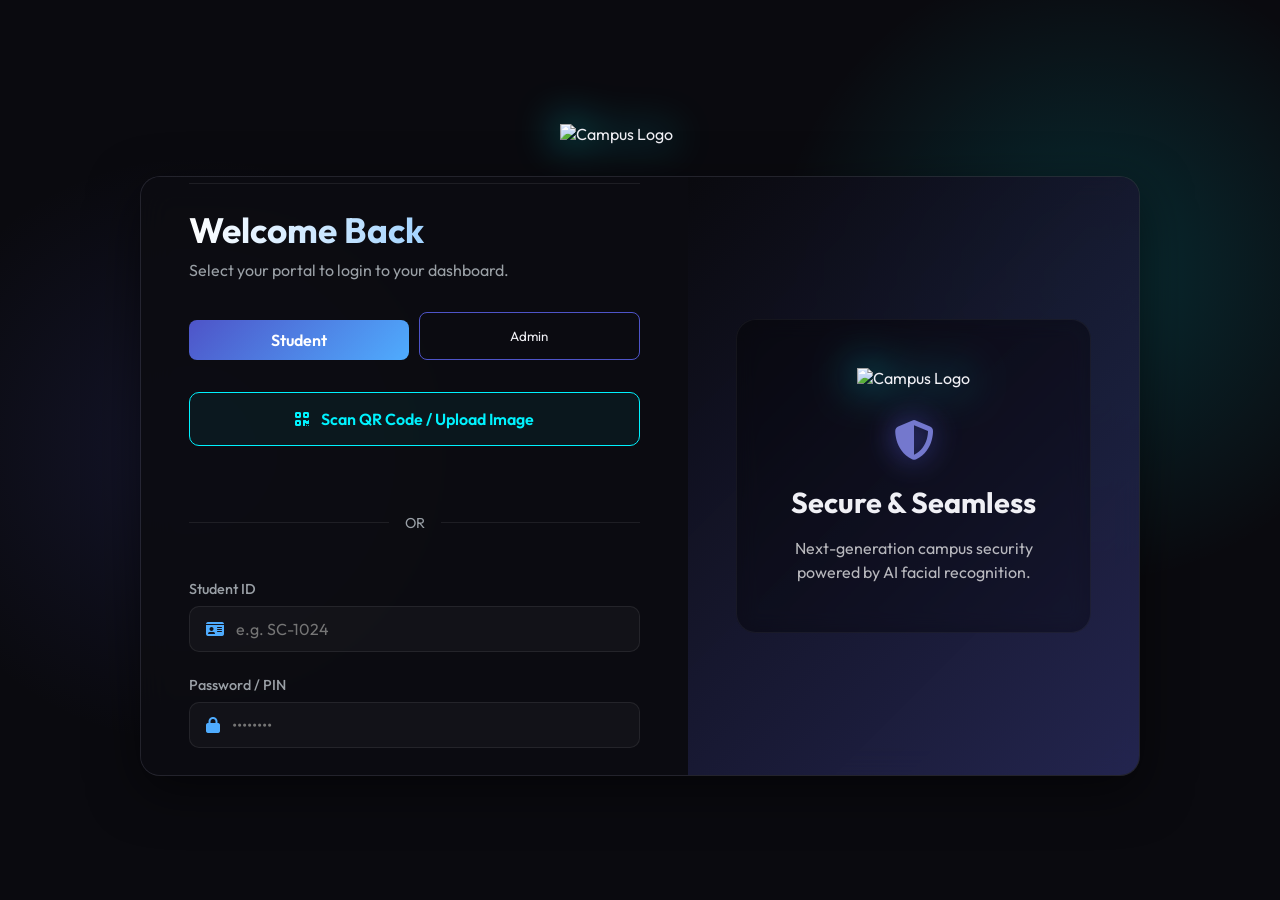
==== analytics.html @ 5154bf60 "Initial commit for Smart QR Portal" ====
<!DOCTYPE html>
<html lang="en">

<head>
    <meta charset="UTF-8">
    <meta name="viewport" content="width=device-width, initial-scale=1.0">
    <title>Analytics & Reports - SmartQR</title>
    <!-- Core styles -->
    <link rel="stylesheet" href="style.css">
    <!-- Page specific styles -->
    <link rel="stylesheet" href="analytics.css">
    <link href="https://fonts.googleapis.com/css2?family=Outfit:wght@300;400;500;600;700&display=swap" rel="stylesheet">
    <link rel="stylesheet" href="https://cdnjs.cloudflare.com/ajax/libs/font-awesome/6.4.0/css/all.min.css">
    <!-- Include Chart.js for data visualization -->
    <script src="https://cdn.jsdelivr.net/npm/chart.js"></script>
    <script src="auth.js"></script>
</head>

<body>
    <div class="app-container">
        <!-- Sidebar -->
        <aside class="sidebar glass-panel">
            <div class="logo">
                <div style="display: flex; align-items: center; gap: 0.75rem;">
                    <div class="logo-icon"><i class="fa-solid fa-expand"></i></div>
                    <h2>Smart<span>QR</span></h2>
                </div>
                <div id="sidebar-close" class="mobile-only"
                    style="cursor: pointer; font-size: 1.2rem; color: var(--text-muted);">
                    <i class="fa-solid fa-xmark"></i>
                </div>
            </div>
            <nav class="nav-menu">
                <a href="index.html" class="nav-item">
                    <i class="fa-solid fa-border-all"></i>
                    <span>Dashboard</span>
                </a>
                <a href="#" class="nav-item">
                    <i class="fa-solid fa-users"></i>
                    <span>Students</span>
                </a>
                <a href="attendance.html" class="nav-item admin-only">
                    <i class="fa-solid fa-calendar-check"></i>
                    <span>Attendance</span>
                </a>

                <a href="analytics.html" class="nav-item active admin-only">
                    <i class="fa-solid fa-chart-pie"></i>
                    <span>Analytics</span>
                </a>
            </nav>
            <div class="sidebar-footer">
                <a href="settings.html" class="nav-item">
                    <i class="fa-solid fa-gear"></i>
                    <span>Settings</span>
                </a>
                <a href="#" class="nav-item" id="logout-btn" style="color: var(--danger);">
                    <i class="fa-solid fa-right-from-bracket"></i>
                    <span>Logout</span>
                </a>
            </div>
        </aside>

        <!-- Main Content -->
        <main class="main-content">
            <header class="top-bar">
                <div style="display: flex; align-items: center; gap: 1rem;">
                    <div id="mobile-menu-toggle" class="mobile-only" style="font-size: 1.5rem; cursor: pointer;">
                        <i class="fa-solid fa-bars"></i>
                    </div>
                    <img src="https://d1lmq142maiv1z.cloudfront.net/Untitled_1_01_682429d2a3.svg" alt="Campus Logo" style="width: auto; height: 100px; filter: drop-shadow(0 0 15px var(--accent)) drop-shadow(0 0 30px var(--accent)); transition: filter 0.3s ease;">
                </div>
                <div class="user-profile">
                    <a href="settings.html" style="text-decoration: none; color: inherit;">
                        <div class="profile-avatar glass-panel">
                            <i class="fa-solid fa-user-shield"></i>
                            <span>Admin</span>
                        </div>
                    </a>
                    <div class="notifications glass-panel">
                        <i class="fa-regular fa-bell"></i>
                        <span class="badge">3</span>
                    </div>
                </div>
            </header>

            <div class="page-header">
                <div>
                    <h2><i class="fa-solid fa-chart-line text-glow"></i> Data Analytics</h2>
                    <p class="text-muted">QR identification metrics and campus traffic intelligence.</p>
                </div>
                <div class="header-actions">
                    <select class="glass-input date-range-select" id="dateFilter">
                        <option value="today">Today</option>
                        <option value="7days" selected>Last 7 Days</option>
                        <option value="30days">Last 30 Days</option>
                        <option value="semester">This Semester</option>
                    </select>
                    <button class="btn-primary" id="generateReportBtn"><i class="fa-solid fa-file-export"></i> Generate Report</button>
                </div>
            </div>

            <!-- Analytics Dashboard Grid -->
            <div class="analytics-grid">

                <!-- Main Traffic Chart -->
                <section class="chart-panel wide glass-panel">
                    <div class="panel-header">
                        <h3>Campus Gateway Traffic & Verifications</h3>
                        <div class="panel-actions">
                            <button class="btn-icon"><i class="fa-solid fa-ellipsis-vertical"></i></button>
                        </div>
                    </div>
                    <div class="chart-container main-chart">
                        <canvas id="trafficChart"></canvas>
                    </div>
                </section>

                <!-- Recognition Confidence -->
                <section class="chart-panel glass-panel">
                    <div class="panel-header">
                        <h3>AI Recognition Confidence</h3>
                    </div>
                    <div class="chart-container semi-circle">
                        <div class="confidence-score">
                            <h2>98.4<span>%</span></h2>
                            <p class="text-success"><i class="fa-solid fa-arrow-trend-up"></i> +0.6% this week</p>
                        </div>
                        <canvas id="confidenceChart"></canvas>
                    </div>
                </section>

                <!-- Department Breakdown -->
                <section class="chart-panel glass-panel">
                    <div class="panel-header">
                        <h3>Attendance by Department</h3>
                    </div>
                    <div class="chart-container doughnut-chart">
                        <canvas id="departmentChart"></canvas>
                    </div>
                </section>

                <!-- Heatmap/Processing Times -->
                <section class="chart-panel wide-half glass-panel">
                    <div class="panel-header">
                        <h3>Average Processing Time (ms)</h3>
                    </div>
                    <div class="chart-container bar-chart">
                        <canvas id="processingChart"></canvas>
                    </div>
                </section>

                <!-- System Metrics -->
                <section class="metrics-panel glass-panel">
                    <div class="panel-header">
                        <h3>System Health</h3>
                    </div>
                    <div class="metrics-list">
                        <div class="metric-item">
                            <div class="metric-info">
                                <span>Database Sync</span>
                                <strong>99.9% Uptime</strong>
                            </div>
                            <div class="progress-bar">
                                <div class="progress fill-success" style="width: 100%"></div>
                            </div>
                        </div>
                        <div class="metric-item">
                            <div class="metric-info">
                                <span>False Acceptance Rate (FAR)</span>
                                <strong>0.001%</strong>
                            </div>
                            <div class="progress-bar">
                                <div class="progress fill-warning" style="width: 5%"></div>
                            </div>
                        </div>
                        <div class="metric-item">
                            <div class="metric-info">
                                <span>False Rejection Rate (FRR)</span>
                                <strong>1.2%</strong>
                            </div>
                            <div class="progress-bar">
                                <div class="progress fill-danger" style="width: 12%"></div>
                            </div>
                        </div>
                        <div class="metric-item">
                            <div class="metric-info">
                                <span>Model Storage</span>
                                <strong id="model-storage-stat">Verifying Resources...</strong>
                            </div>
                            <div class="progress-bar">
                                <div class="progress fill-primary" style="width: 42%"></div>
                            </div>
                        </div>
                    </div>
                </section>

            </div>
        </main>
    </div>
    <!-- Firebase SDK (Compat Version) -->
    <script src="https://www.gstatic.com/firebasejs/10.7.1/firebase-app-compat.js"></script>
    <script src="https://www.gstatic.com/firebasejs/10.7.1/firebase-firestore-compat.js"></script>
    <script src="firebase-config.js"></script>

    <script src="mobile-nav.js"></script>
    <script src="notifications.js"></script>
    <script src="global-search.js"></script>
    <script src="analytics.js"></script>
</body>

</html>
---- style.css ----
:root {
    --bg-dark: #0a0a0f;
    --panel-bg: rgba(22, 22, 35, 0.6);
    --panel-border: rgba(255, 255, 255, 0.08);
    --primary: #4e54c8;
    --primary-light: #8f94fb;
    --accent: #00f2fe;
    --accent-dark: #4facfe;
    --text-main: #f0f0f5;
    --text-muted: #9aa0a6;
    --success: #00e676;
    --danger: #ff1744;
    --warning: #ffb300;
}

* {
    margin: 0;
    padding: 0;
    box-sizing: border-box;
    font-family: 'Outfit', sans-serif;
}

body {
    background-color: var(--bg-dark);
    background-image: 
        radial-gradient(circle at 15% 50%, rgba(78, 84, 200, 0.15), transparent 25%),
        radial-gradient(circle at 85% 30%, rgba(0, 242, 254, 0.15), transparent 25%);
    color: var(--text-main);
    min-height: 100vh;
    overflow-x: hidden;
}

/* Glassmorphism Utilities */
.glass-panel {
    background: var(--panel-bg);
    backdrop-filter: blur(16px);
    -webkit-backdrop-filter: blur(16px);
    border: 1px solid var(--panel-border);
    border-radius: 16px;
    box-shadow: 0 8px 32px 0 rgba(0, 0, 0, 0.3);
}

.text-glow {
    text-shadow: 0 0 10px var(--accent-dark);
}

/* Layout */
.app-container {
    display: flex;
    height: 100vh;
    padding: 1rem;
    gap: 1rem;
}

/* Sidebar */
.sidebar {
    width: 250px;
    display: flex;
    flex-direction: column;
    padding: 1.5rem;
}

.logo {
    display: flex;
    justify-content: space-between;
    align-items: center;
    gap: 0.75rem;
    padding-bottom: 2rem;
    border-bottom: 1px solid var(--panel-border);
    margin-bottom: 1.5rem;
}

.logo-icon {
    font-size: 1.5rem;
    color: var(--accent);
}

.logo h2 {
    font-weight: 600;
    letter-spacing: 1px;
}

.logo span {
    color: var(--accent);
    font-weight: 300;
}

.nav-menu {
    flex: 1;
    display: flex;
    flex-direction: column;
    gap: 0.5rem;
}

.nav-item {
    display: flex;
    align-items: center;
    gap: 1rem;
    padding: 1rem;
    color: var(--text-muted);
    text-decoration: none;
    border-radius: 12px;
    transition: all 0.3s ease;
}

.nav-item:hover {
    color: var(--text-main);
    background: rgba(255, 255, 255, 0.05);
}

.nav-item.active {
    background: linear-gradient(135deg, rgba(78, 84, 200, 0.2), rgba(0, 242, 254, 0.2));
    color: var(--accent);
    border-left: 3px solid var(--accent);
}

/* Main Content */
.main-content {
    flex: 1;
    display: flex;
    flex-direction: column;
    gap: 1.5rem;
    overflow-y: auto;
}

/* Top Bar */
.top-bar {
    display: flex;
    justify-content: space-between;
    align-items: center;
}

.search-bar {
    display: flex;
    align-items: center;
    gap: 0.75rem;
    padding: 0.75rem 1.5rem;
    width: 350px;
    border-radius: 30px;
}

.search-bar input {
    background: transparent;
    border: none;
    color: var(--text-main);
    outline: none;
    width: 100%;
}

.user-profile {
    display: flex;
    align-items: center;
    gap: 1rem;
}

.notifications {
    padding: 0.75rem;
    border-radius: 50%;
    cursor: pointer;
    position: relative;
    display: flex;
    align-items: center;
    justify-content: center;
    transition: background 0.3s ease;
}

.notifications:hover {
    background: rgba(255, 255, 255, 0.1);
}

.badge {
    position: absolute;
    top: -2px;
    right: -2px;
    background: var(--danger);
    font-size: 0.7rem;
    width: 18px;
    height: 18px;
    border-radius: 50%;
    display: flex;
    align-items: center;
    justify-content: center;
    font-weight: bold;
}

.profile-avatar {
    display: flex;
    align-items: center;
    gap: 0.75rem;
    padding: 0.5rem 1rem;
    border-radius: 30px;
    cursor: pointer;
}

/* Dashboard Grid */
.dashboard-grid {
    display: flex;
    flex-direction: column;
    gap: 1.5rem;
}

/* Removed old .live-scan logic */

/* Stats Section */
.stats-section {
    display: grid;
    grid-template-columns: repeat(3, 1fr);
    gap: 1.5rem;
}

.stat-card {
    display: flex;
    align-items: center;
    padding: 1.25rem;
    gap: 1rem;
}

.stat-icon {
    width: 50px;
    height: 50px;
    border-radius: 12px;
    display: flex;
    align-items: center;
    justify-content: center;
    font-size: 1.5rem;
}

.stat-icon.purple { background: rgba(78, 84, 200, 0.2); color: var(--primary-light); }
.stat-icon.blue { background: rgba(0, 242, 254, 0.2); color: var(--accent); }
.stat-icon.red { background: rgba(255, 23, 68, 0.2); color: var(--danger); }

.stat-content p { color: var(--text-muted); font-size: 0.9rem; margin-bottom: 0.25rem;}
.stat-content h2 { font-size: 1.5rem; margin-bottom: 0.25rem;}
.trend { font-size: 0.8rem; }
.trend.up { color: var(--success); }
.trend.down { color: var(--success); /* Good thing it went down */ }

/* Activity Log */
.activity-log {
    padding: 1.5rem;
}

.section-header {
    display: flex;
    justify-content: space-between;
    align-items: center;
    margin-bottom: 1.5rem;
}

.btn-text {
    background: none;
    border: none;
    color: var(--accent);
    cursor: pointer;
    font-size: 0.9rem;
}

.btn-text:hover { text-decoration: underline; }

.log-list {
    display: flex;
    flex-direction: column;
    gap: 1rem;
    margin-top: 1rem;
}

.log-item {
    display: flex;
    align-items: center;
    gap: 1rem;
    padding: 0.75rem;
    background: rgba(255, 255, 255, 0.02);
    border-radius: 8px;
    border-left: 3px solid var(--accent);
    transition: transform 0.2s;
}

.log-item:hover { transform: translateX(5px); background: rgba(255, 255, 255, 0.05); }

.log-time {
    font-size: 0.8rem;
    color: var(--text-muted);
}

.log-details h4 { font-size: 0.95rem; }
.log-details p { font-size: 0.8rem; color: var(--text-muted); }

/* Responsive Design */
.mobile-only {
    display: none;
}

@media (max-width: 1024px) {
    .app-container {
        flex-direction: column;
        height: auto;
        padding: 0.5rem;
    }

    .sidebar {
        position: fixed;
        left: -280px;
        top: 0;
        bottom: 0;
        width: 260px;
        z-index: 2000;
        transition: all 0.4s cubic-bezier(0.16, 1, 0.3, 1);
        height: 100vh;
        background: rgba(15, 15, 25, 0.98);
    }

    .sidebar.active {
        left: 0;
        box-shadow: 0 0 50px rgba(0, 0, 0, 0.8);
    }

    .main-content {
        padding-top: 1rem;
        height: auto;
    }

    .mobile-only {
        display: flex;
    }

    .top-bar {
        flex-direction: column;
        gap: 1rem;
        align-items: flex-start;
    }

    .top-bar > div {
        width: 100%;
        justify-content: space-between;
    }

    .search-bar {
        width: 100% !important;
    }

    .stats-section {
        grid-template-columns: 1fr;
    }

    .dashboard-grid {
        grid-template-columns: 1fr;
    }

    .user-profile {
        width: 100%;
        justify-content: flex-end;
    }

    /* Student View Table Responsive */
    .table-responsive {
        overflow-x: auto;
    }
    
    .attendance-table th, .attendance-table td {
        min-width: 120px;
    }

    .student-profile {
        grid-template-columns: 1fr !important;
    }

    .modal-content {
        width: 95%;
        padding: 1.5rem;
    }

    .desktop-only {
        display: none !important;
    }
}

@media (max-width: 480px) {
    .logo h2 { font-size: 1.2rem; }
    .welcome-text h1 { font-size: 1.5rem; }
    .stat-card { padding: 1rem; }
}

/* Sidebar Overlay */
.sidebar-overlay {
    position: fixed;
    top: 0;
    left: 0;
    right: 0;
    bottom: 0;
    background: rgba(0, 0, 0, 0.5);
    backdrop-filter: blur(4px);
    z-index: 1999;
    display: none;
}

.sidebar-overlay.active {
    display: block;
}

/* Notifications Dropdown */
.notifications-container {
    position: relative;
    display: flex;
}

.notification-dropdown {
    position: absolute;
    top: calc(100% + 15px);
    right: 0;
    width: 320px;
    background: rgba(15, 15, 25, 0.95);
    backdrop-filter: blur(20px);
    border: 1px solid var(--panel-border);
    border-radius: 12px;
    box-shadow: 0 15px 40px rgba(0, 0, 0, 0.6);
    padding: 1rem;
    display: none;
    flex-direction: column;
    gap: 1rem;
    z-index: 1000;
    transform-origin: top right;
    animation: dropdownSlide 0.3s cubic-bezier(0.16, 1, 0.3, 1);
}

@media (max-width: 480px) {
    .notification-dropdown {
        width: 280px;
        right: -50px; /* Adjust to help center it on very small screens */
    }
}

.notification-dropdown.active {
    display: flex;
}

@keyframes dropdownSlide {
    from { opacity: 0; transform: scale(0.95) translateY(-10px); }
    to { opacity: 1; transform: scale(1) translateY(0); }
}

.dropdown-header {
    display: flex;
    justify-content: space-between;
    align-items: center;
    border-bottom: 1px solid var(--panel-border);
    padding-bottom: 0.75rem;
}

.dropdown-header h4 {
    font-size: 1rem;
    font-weight: 600;
}

.notification-item {
    display: flex;
    gap: 1rem;
    padding: 0.75rem;
    border-radius: 8px;
    background: rgba(255, 255, 255, 0.02);
    cursor: pointer;
    transition: all 0.2s;
    text-decoration: none;
    color: inherit;
}

.notification-item:hover {
    background: rgba(255, 255, 255, 0.05);
}

.notif-icon {
    min-width: 35px;
    height: 35px;
    border-radius: 50%;
    display: flex;
    align-items: center;
    justify-content: center;
    font-size: 0.9rem;
}

.notif-icon.scan { background: rgba(0, 242, 254, 0.1); color: var(--accent); }
.notif-icon.alert { background: rgba(255, 23, 68, 0.1); color: var(--danger); }
.notif-icon.system { background: rgba(78, 84, 200, 0.1); color: var(--primary-light); }

.notif-content h5 {
    font-size: 0.85rem;
    margin-bottom: 2px;
    color: var(--text-main);
}

.notif-content p {
    font-size: 0.75rem;
    color: var(--text-muted);
}

.notif-time {
    font-size: 0.7rem;
    color: var(--accent-dark);
    margin-top: 4px;
}

.dropdown-footer {
    text-align: center;
    padding-top: 0.5rem;
    border-top: 1px solid var(--panel-border);
}

.view-all-link {
    font-size: 0.8rem;
    color: var(--accent);
    text-decoration: none;
}

.view-all-link:hover {
    text-decoration: underline;
}

/* Global Search Dropdown */
.search-bar {
    position: relative; /* Ensure container is positioned for absolute dropdown */
}

.search-results-dropdown {
    position: absolute;
    top: calc(100% + 10px);
    left: 0;
    width: 100%;
    max-height: 400px;
    background: rgba(15, 15, 25, 0.98);
    backdrop-filter: blur(20px);
    border: 1px solid var(--panel-border);
    border-radius: 12px;
    box-shadow: 0 15px 40px rgba(0, 0, 0, 0.6);
    overflow-y: auto;
    display: none;
    flex-direction: column;
    z-index: 1100;
    animation: dropdownSlide 0.3s cubic-bezier(0.16, 1, 0.3, 1);
}

.search-results-dropdown.active {
    display: flex;
}

.search-result-item {
    display: flex;
    align-items: center;
    gap: 1rem;
    padding: 0.75rem 1rem;
    cursor: pointer;
    transition: all 0.2s;
    text-decoration: none;
    color: inherit;
    border-bottom: 1px solid rgba(255, 255, 255, 0.03);
}

.search-result-item:last-child {
    border-bottom: none;
}

.search-result-item:hover {
    background: rgba(255, 255, 255, 0.05);
}

.search-result-avatar {
    width: 32px;
    height: 32px;
    border-radius: 50%;
    background: rgba(0, 242, 254, 0.1);
    display: flex;
    align-items: center;
    justify-content: center;
    color: var(--accent);
    font-size: 0.8rem;
    font-weight: bold;
}

.search-result-info {
    display: flex;
    flex-direction: column;
}

.search-result-name {
    font-size: 0.9rem;
    font-weight: 500;
    color: var(--text-main);
}

.search-result-id {
    font-size: 0.75rem;
    color: var(--text-muted);
}

.no-results {
    padding: 1.5rem;
    text-align: center;
    color: var(--text-muted);
    font-size: 0.9rem;
}


/* Print Styles */
@media print {
    .sidebar, .top-bar, .header-actions, .admin-only, .badge {
        display: none !important;
    }
    .main-content {
        margin-left: 0 !important;
        padding: 0 !important;
        background: #fff !important;
        color: #000 !important;
    }
    .app-container {
        display: block !important;
    }
    .glass-panel {
        background: #fff !important;
        border: 1px solid #ddd !important;
        box-shadow: none !important;
        backdrop-filter: none !important;
        color: #000 !important;
    }
    .text-glow, .text-glow-primary {
        text-shadow: none !important;
        color: #000 !important;
    }
    .student-profile {
        display: block !important;
    }
    .profile-card, .modules-card {
        margin-bottom: 30px !important;
        page-break-inside: avoid;
    }
    .gpa-value {
        color: #000 !important;
    }
    .progress-bar-bg {
        border: 1px solid #000 !important;
    }
    .progress-bar-fill {
        background: #000 !important;
    }
}
---- analytics.css ----
/* Analytics Page Specific Styles */
/* These will layer on top of style.css */

.page-header {
    display: flex;
    justify-content: space-between;
    align-items: center;
    padding: 1rem 0;
}

.page-header h2 {
    font-size: 1.8rem;
    margin-bottom: 0.25rem;
}

.text-muted {
    color: var(--text-muted);
}

.text-success {
    color: var(--success) !important;
}

.header-actions {
    display: flex;
    gap: 1rem;
    align-items: center;
}

.btn-primary {
    background: linear-gradient(135deg, var(--primary), var(--accent-dark));
    color: white;
    border: none;
    padding: 0.75rem 1.5rem;
    border-radius: 8px;
    font-weight: 500;
    cursor: pointer;
    display: flex;
    align-items: center;
    gap: 0.5rem;
    transition: all 0.2s;
}

.btn-primary:hover {
    transform: translateY(-2px);
    box-shadow: 0 5px 15px rgba(78, 84, 200, 0.4);
}

.glass-input {
    background: rgba(0, 0, 0, 0.2);
    border: 1px solid var(--panel-border);
    color: var(--text-main);
    padding: 0.75rem 1.5rem;
    border-radius: 8px;
    outline: none;
    font-family: inherit;
    transition: border-color 0.2s;
}

.glass-input:focus {
    border-color: var(--accent);
}

select.glass-input {
    appearance: none;
    padding-right: 2.5rem;
    background-image: url("data:image/svg+xml,%3Csvg xmlns='http://www.w3.org/2000/svg' viewBox='0 0 24 24' fill='white'%3E%3Cpath d='M7 10l5 5 5-5z'/%3E%3C/svg%3E");
    background-repeat: no-repeat;
    background-position: right 0.7rem top 50%;
    background-size: 1.2rem auto;
    cursor: pointer;
}

select.glass-input option {
    background: var(--bg-dark);
    color: white;
}

/* Analytics Grid Layout */
.analytics-grid {
    display: grid;
    grid-template-columns: repeat(3, 1fr);
    grid-gap: 1.5rem;
    flex: 1;
    overflow-y: auto;
    padding-bottom: 2rem;
}

/* Custom Scrollbar */
.analytics-grid::-webkit-scrollbar {
    width: 6px;
}

.analytics-grid::-webkit-scrollbar-track {
    background: rgba(0, 0, 0, 0.1);
}

.analytics-grid::-webkit-scrollbar-thumb {
    background: rgba(255, 255, 255, 0.1);
    border-radius: 10px;
}

.chart-panel,
.metrics-panel {
    display: flex;
    flex-direction: column;
    padding: 1.5rem;
}

.chart-panel.wide {
    grid-column: span 3;
    min-height: 350px;
}

.chart-panel.wide-half {
    grid-column: span 2;
}

.panel-header {
    display: flex;
    justify-content: space-between;
    align-items: center;
    margin-bottom: 1.5rem;
}

.panel-header h3 {
    font-size: 1.1rem;
    font-weight: 500;
}

.btn-icon {
    background: none;
    border: none;
    color: var(--text-muted);
    cursor: pointer;
    font-size: 1.1rem;
    transition: color 0.2s;
}

.btn-icon:hover {
    color: var(--text-main);
}

.chart-container {
    flex: 1;
    position: relative;
    width: 100%;
    min-height: 200px;
}

.main-chart {
    height: 280px;
}

/* Confidence Score special formatting */
.semi-circle {
    display: flex;
    justify-content: center;
    align-items: flex-end;
    position: relative;
}

.confidence-score {
    position: absolute;
    bottom: 20px;
    text-align: center;
}

.confidence-score h2 {
    font-size: 2.8rem;
    background: linear-gradient(to right, var(--accent), var(--accent-dark));
    -webkit-background-clip: text;
    background-clip: text;
    -webkit-text-fill-color: transparent;
    margin-bottom: 0.2rem;
}

.confidence-score h2 span {
    font-size: 1.2rem;
}

.confidence-score p {
    font-size: 0.85rem;
}

/* Metrics List formatting */
.metrics-list {
    display: flex;
    flex-direction: column;
    gap: 1.5rem;
}

.metric-item {
    display: flex;
    flex-direction: column;
    gap: 0.5rem;
}

.metric-info {
    display: flex;
    justify-content: space-between;
    align-items: center;
    font-size: 0.9rem;
}

.metric-info span {
    color: var(--text-muted);
}

.progress-bar {
    width: 100%;
    height: 8px;
    background: rgba(255, 255, 255, 0.05);
    border-radius: 4px;
    overflow: hidden;
}

.progress {
    height: 100%;
    border-radius: 4px;
}

.fill-success {
    background: var(--success);
    box-shadow: 0 0 10px rgba(0, 230, 118, 0.5);
}

.fill-primary {
    background: var(--accent);
    box-shadow: 0 0 10px rgba(0, 242, 254, 0.5);
}

.fill-warning {
    background: var(--warning);
    box-shadow: 0 0 10px rgba(255, 179, 0, 0.5);
}

.fill-danger {
    background: var(--danger);
    box-shadow: 0 0 10px rgba(255, 23, 68, 0.5);
}

/* Responsive Grid Adjustments */
@media (max-width: 1200px) {
    .analytics-grid {
        grid-template-columns: repeat(2, 1fr);
    }

    .chart-panel.wide {
        grid-column: span 2;
    }

    .chart-panel.wide-half {
        grid-column: span 1;
    }
}

@media (max-width: 768px) {
    .analytics-grid {
        grid-template-columns: 1fr;
    }

    .chart-panel.wide,
    .chart-panel.wide-half {
        grid-column: span 1;
    }
}
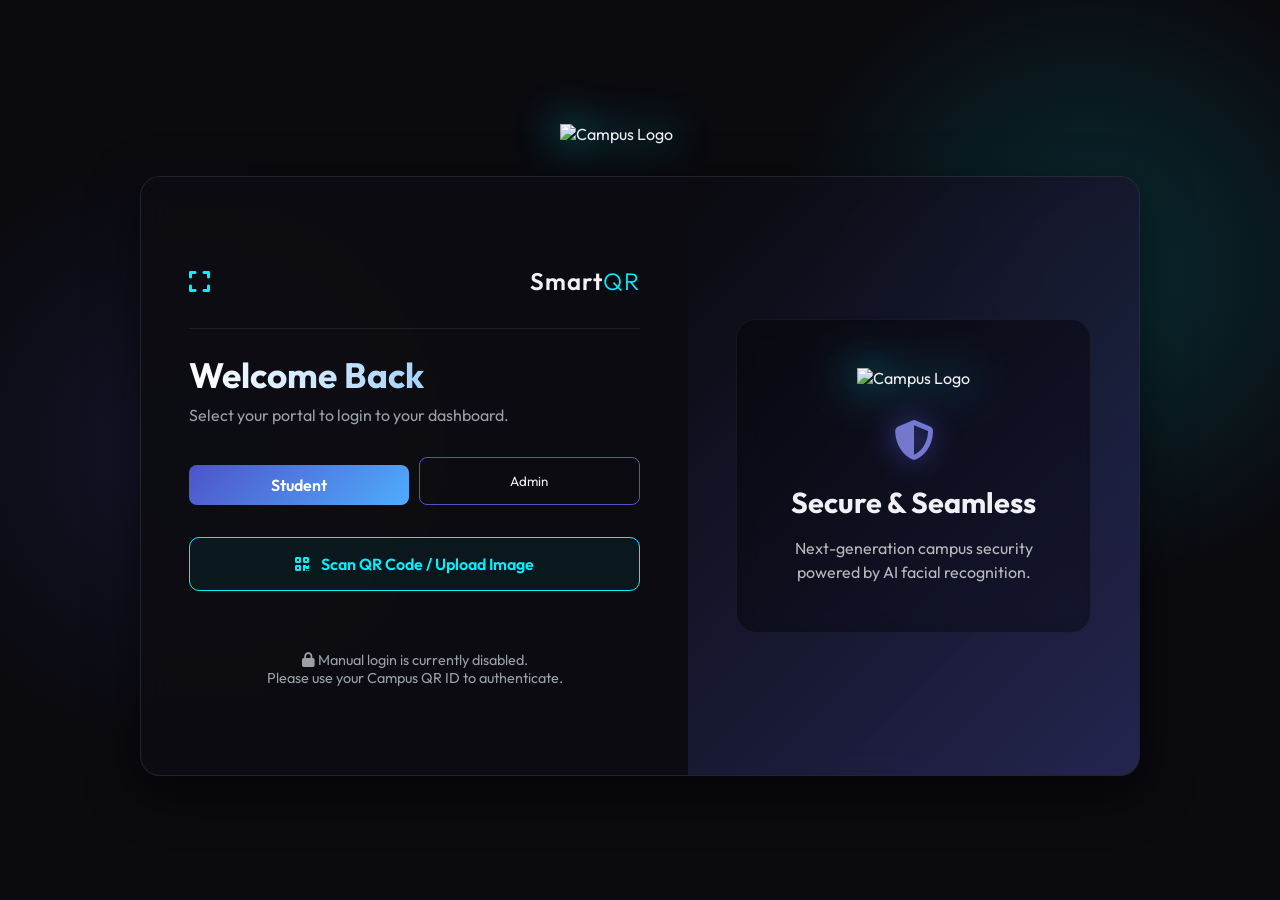
==== commit 8d5d527f: "Refine: Remove System Health section from analytics page" ====
--- a/analytics.html
+++ b/analytics.html
@@ -150,50 +150,6 @@
                     </div>
                 </section>
 
-                <!-- System Metrics -->
-                <section class="metrics-panel glass-panel">
-                    <div class="panel-header">
-                        <h3>System Health</h3>
-                    </div>
-                    <div class="metrics-list">
-                        <div class="metric-item">
-                            <div class="metric-info">
-                                <span>Database Sync</span>
-                                <strong>99.9% Uptime</strong>
-                            </div>
-                            <div class="progress-bar">
-                                <div class="progress fill-success" style="width: 100%"></div>
-                            </div>
-                        </div>
-                        <div class="metric-item">
-                            <div class="metric-info">
-                                <span>False Acceptance Rate (FAR)</span>
-                                <strong>0.001%</strong>
-                            </div>
-                            <div class="progress-bar">
-                                <div class="progress fill-warning" style="width: 5%"></div>
-                            </div>
-                        </div>
-                        <div class="metric-item">
-                            <div class="metric-info">
-                                <span>False Rejection Rate (FRR)</span>
-                                <strong>1.2%</strong>
-                            </div>
-                            <div class="progress-bar">
-                                <div class="progress fill-danger" style="width: 12%"></div>
-                            </div>
-                        </div>
-                        <div class="metric-item">
-                            <div class="metric-info">
-                                <span>Model Storage</span>
-                                <strong id="model-storage-stat">Verifying Resources...</strong>
-                            </div>
-                            <div class="progress-bar">
-                                <div class="progress fill-primary" style="width: 42%"></div>
-                            </div>
-                        </div>
-                    </div>
-                </section>
 
             </div>
         </main>
--- a/style.css
+++ b/style.css
@@ -640,3 +640,68 @@
         background: #000 !important;
     }
 }
+
+/* --- QR Scanner Optimized Styles --- */
+#qr-reader {
+    border: none !important;
+    background: #000 !important;
+    overflow: hidden !important;
+    position: relative;
+    border-radius: 12px;
+}
+
+#qr-reader video {
+    border-radius: 12px;
+    object-fit: cover !important;
+}
+
+/* Custom Scanning Line */
+#qr-reader::after {
+    content: "";
+    position: absolute;
+    top: 0;
+    left: 0;
+    width: 100%;
+    height: 3px;
+    background: linear-gradient(to right, transparent, var(--accent), transparent);
+    box-shadow: 0 0 10px var(--accent);
+    z-index: 10;
+    animation: scanAnimation 2s linear infinite;
+    display: none;
+}
+
+#QR-ui.active #qr-reader::after {
+    display: block;
+}
+
+@keyframes scanAnimation {
+    0% { top: 0; }
+    50% { top: 100%; }
+    100% { top: 0; }
+}
+
+#qr-reader__dashboard {
+    padding: 10px !important;
+    background: rgba(0,0,0,0.5) !important;
+}
+
+#qr-reader__status_span {
+    display: none !important;
+}
+
+/* Success Flash Effect */
+.scan-flash {
+    position: absolute;
+    top: 0;
+    left: 0;
+    width: 100%;
+    height: 100%;
+    background: white;
+    z-index: 100;
+    animation: flashEffect 0.5s ease-out forwards;
+}
+
+@keyframes flashEffect {
+    0% { opacity: 0.8; }
+    100% { opacity: 0; }
+}
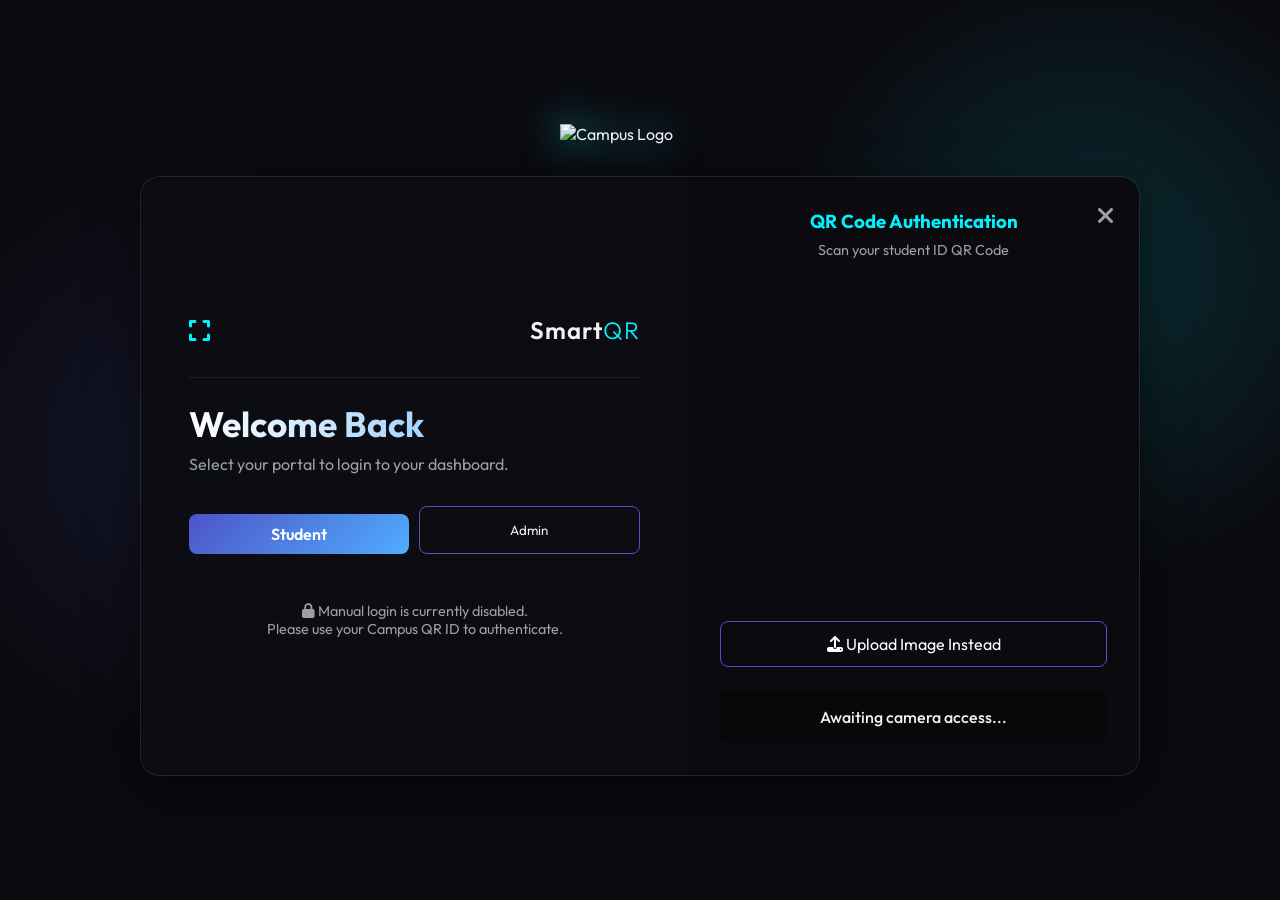
==== commit 830f8b25: "UI: enforce dark mode and remove theme toggle from Admin portal" ====
--- a/analytics.html
+++ b/analytics.html
@@ -13,7 +13,6 @@
     <link rel="stylesheet" href="https://cdnjs.cloudflare.com/ajax/libs/font-awesome/6.4.0/css/all.min.css">
     <!-- Include Chart.js for data visualization -->
     <script src="https://cdn.jsdelivr.net/npm/chart.js"></script>
-    <script src="auth.js"></script>
 </head>
 
 <body>
@@ -79,7 +78,7 @@
                     </a>
                     <div class="notifications glass-panel">
                         <i class="fa-regular fa-bell"></i>
-                        <span class="badge">3</span>
+                        <span class="badge" style="display: none;">0</span>
                     </div>
                 </div>
             </header>
@@ -100,6 +99,38 @@
                 </div>
             </div>
 
+            <!-- Quick Stats Row -->
+            <div class="quick-stats-row">
+                <div class="stat-card glass-panel text-glow-hover">
+                    <div class="stat-icon"><i class="fa-solid fa-id-card"></i></div>
+                    <div class="stat-content">
+                        <span class="text-muted">Total Scans</span>
+                        <h3 id="total-scans-val">---</h3>
+                    </div>
+                </div>
+                <div class="stat-card glass-panel text-glow-hover">
+                    <div class="stat-icon"><i class="fa-solid fa-clock"></i></div>
+                    <div class="stat-content">
+                        <span class="text-muted">Peak Traffic</span>
+                        <h3 id="peak-traffic-val">---</h3>
+                    </div>
+                </div>
+                <div class="stat-card glass-panel text-glow-hover">
+                    <div class="stat-icon"><i class="fa-solid fa-microchip"></i></div>
+                    <div class="stat-content">
+                        <span class="text-muted">Avg. Confidence</span>
+                        <h3 id="avg-confidence-val">98.4%</h3>
+                    </div>
+                </div>
+                <div class="stat-card glass-panel text-glow-hover">
+                    <div class="stat-icon"><i class="fa-solid fa-shield-halved"></i></div>
+                    <div class="stat-content">
+                        <span class="text-muted">Active Gates</span>
+                        <h3 id="active-gates-val">5</h3>
+                    </div>
+                </div>
+            </div>
+
             <!-- Analytics Dashboard Grid -->
             <div class="analytics-grid">
 
@@ -131,7 +162,7 @@
                 </section>
 
                 <!-- Department Breakdown -->
-                <section class="chart-panel glass-panel">
+                <section class="chart-panel wide-half glass-panel">
                     <div class="panel-header">
                         <h3>Attendance by Department</h3>
                     </div>
@@ -141,7 +172,7 @@
                 </section>
 
                 <!-- Heatmap/Processing Times -->
-                <section class="chart-panel wide-half glass-panel">
+                <section class="chart-panel wide glass-panel">
                     <div class="panel-header">
                         <h3>Average Processing Time (ms)</h3>
                     </div>
@@ -158,7 +189,8 @@
     <script src="https://www.gstatic.com/firebasejs/10.7.1/firebase-app-compat.js"></script>
     <script src="https://www.gstatic.com/firebasejs/10.7.1/firebase-firestore-compat.js"></script>
     <script src="firebase-config.js"></script>
-
+    <script src="auth.js"></script>
+    <script src="theme-switcher.js"></script>
     <script src="mobile-nav.js"></script>
     <script src="notifications.js"></script>
     <script src="global-search.js"></script>
--- a/style.css
+++ b/style.css
@@ -13,6 +13,18 @@
     --warning: #ffb300;
 }
 
+body.light-mode {
+    --bg-dark: #f8f9fa;
+    --panel-bg: rgba(255, 255, 255, 0.85);
+    --panel-border: rgba(0, 0, 0, 0.1);
+    --primary: #4e54c8;
+    --primary-light: #6c757d;
+    --accent: #4facfe;
+    --accent-dark: #00f2fe;
+    --text-main: #212529;
+    --text-muted: #6c757d;
+}
+
 * {
     margin: 0;
     padding: 0;
@@ -28,6 +40,13 @@
     color: var(--text-main);
     min-height: 100vh;
     overflow-x: hidden;
+    transition: background-color 0.3s ease, color 0.3s ease;
+}
+
+body.light-mode {
+    background-image: 
+        radial-gradient(circle at 15% 50%, rgba(78, 84, 200, 0.05), transparent 25%),
+        radial-gradient(circle at 85% 30%, rgba(0, 242, 254, 0.05), transparent 25%);
 }
 
 /* Glassmorphism Utilities */
@@ -652,7 +671,7 @@
 
 #qr-reader video {
     border-radius: 12px;
-    object-fit: cover !important;
+    object-fit: contain !important;
 }
 
 /* Custom Scanning Line */
@@ -701,6 +720,19 @@
     animation: flashEffect 0.5s ease-out forwards;
 }
 
+/* Support for camera feeds and placeholders */
+.cam-image, .feed-image {
+    width: 100%;
+    height: 100%;
+    object-fit: contain !important;
+    padding: 2rem;
+    transition: transform 0.3s ease;
+}
+
+.cam-image:hover, .feed-image:hover {
+    transform: scale(1.02);
+}
+
 @keyframes flashEffect {
     0% { opacity: 0.8; }
     100% { opacity: 0; }
--- a/analytics.css
+++ b/analytics.css
@@ -1,64 +1,167 @@
 /* Analytics Page Specific Styles */
-/* These will layer on top of style.css */
 
 .page-header {
     display: flex;
     justify-content: space-between;
     align-items: center;
     padding: 1rem 0;
-}
-
-.page-header h2 {
-    font-size: 1.8rem;
-    margin-bottom: 0.25rem;
-}
-
-.text-muted {
+    margin-bottom: 0.5rem;
+}
+
+.quick-stats-row {
+    display: grid;
+    grid-template-columns: repeat(4, 1fr);
+    gap: 1.5rem;
+    margin-bottom: 2rem;
+}
+
+.stat-card {
+    display: flex;
+    align-items: center;
+    gap: 1.25rem;
+    padding: 1.25rem 1.5rem;
+    position: relative;
+    overflow: hidden;
+    transition: all 0.3s cubic-bezier(0.4, 0, 0.2, 1);
+}
+
+.stat-card::before {
+    content: '';
+    position: absolute;
+    top: 0;
+    left: 0;
+    width: 2px;
+    height: 100%;
+    background: var(--accent);
+    opacity: 0.5;
+}
+
+.stat-card:hover {
+    transform: translateY(-5px);
+    background: rgba(255, 255, 255, 0.08);
+}
+
+.stat-card .stat-icon {
+    width: 45px;
+    height: 45px;
+    background: rgba(0, 242, 254, 0.1);
+    border-radius: 12px;
+    display: flex;
+    align-items: center;
+    justify-content: center;
+    color: var(--accent);
+    font-size: 1.25rem;
+    border: 1px solid rgba(0, 242, 254, 0.2);
+}
+
+.stat-content h3 {
+    font-size: 1.5rem;
+    font-weight: 700;
+    margin-top: 0.25rem;
+}
+
+/* Analytics Grid Layout */
+.analytics-grid {
+    display: grid;
+    grid-template-columns: repeat(3, 1fr);
+    grid-gap: 1.5rem;
+    flex: 1;
+    overflow-y: auto;
+    padding-bottom: 2rem;
+}
+
+.chart-panel {
+    display: flex;
+    flex-direction: column;
+    padding: 1.5rem;
+    border: 1px solid rgba(255, 255, 255, 0.05);
+}
+
+.chart-panel:hover {
+    border-color: rgba(0, 242, 254, 0.15);
+}
+
+.chart-panel.wide {
+    grid-column: span 3;
+    min-height: 400px;
+}
+
+.chart-panel.wide-half {
+    grid-column: span 2;
+}
+
+.panel-header {
+    display: flex;
+    justify-content: space-between;
+    align-items: center;
+    margin-bottom: 1.5rem;
+}
+
+.panel-header h3 {
+    font-size: 1rem;
+    text-transform: uppercase;
+    letter-spacing: 1px;
     color: var(--text-muted);
 }
 
-.text-success {
-    color: var(--success) !important;
-}
-
-.header-actions {
-    display: flex;
-    gap: 1rem;
-    align-items: center;
-}
-
-.btn-primary {
-    background: linear-gradient(135deg, var(--primary), var(--accent-dark));
-    color: white;
-    border: none;
-    padding: 0.75rem 1.5rem;
-    border-radius: 8px;
-    font-weight: 500;
-    cursor: pointer;
-    display: flex;
-    align-items: center;
-    gap: 0.5rem;
-    transition: all 0.2s;
-}
-
-.btn-primary:hover {
-    transform: translateY(-2px);
-    box-shadow: 0 5px 15px rgba(78, 84, 200, 0.4);
-}
-
+.chart-container {
+    flex: 1;
+    position: relative;
+    width: 100%;
+}
+
+.main-chart {
+    height: 320px;
+}
+
+/* Confidence Score special formatting */
+.semi-circle {
+    display: flex;
+    justify-content: center;
+    align-items: flex-end;
+    position: relative;
+    padding-bottom: 1rem;
+}
+
+.confidence-score {
+    position: absolute;
+    bottom: 30px;
+    text-align: center;
+}
+
+.confidence-score h2 {
+    font-size: 3rem;
+    font-weight: 800;
+    background: linear-gradient(135deg, #00f2fe, #4FACFE);
+    -webkit-background-clip: text;
+    background-clip: text;
+    -webkit-text-fill-color: transparent;
+}
+
+.confidence-score h2 span {
+    font-size: 1.25rem;
+}
+
+/* Custom Scrollbar */
+.analytics-grid::-webkit-scrollbar {
+    width: 6px;
+}
+
+.analytics-grid::-webkit-scrollbar-thumb {
+    background: rgba(255, 255, 255, 0.1);
+    border-radius: 10px;
+}
+
+/* Glass Input & Select Styles (Restored) */
 .glass-input {
     background: rgba(0, 0, 0, 0.2);
     border: 1px solid var(--panel-border);
     color: var(--text-main);
-    padding: 0.75rem 1.5rem;
+    padding: 0.75rem 1.25rem;
     border-radius: 8px;
     outline: none;
     font-family: inherit;
     transition: border-color 0.2s;
-}
-
-.glass-input:focus {
-    border-color: var(--accent);
 }
 
 select.glass-input {
@@ -76,172 +179,12 @@
     color: white;
 }
 
-/* Analytics Grid Layout */
-.analytics-grid {
-    display: grid;
-    grid-template-columns: repeat(3, 1fr);
-    grid-gap: 1.5rem;
-    flex: 1;
-    overflow-y: auto;
-    padding-bottom: 2rem;
-}
-
-/* Custom Scrollbar */
-.analytics-grid::-webkit-scrollbar {
-    width: 6px;
-}
-
-.analytics-grid::-webkit-scrollbar-track {
-    background: rgba(0, 0, 0, 0.1);
-}
-
-.analytics-grid::-webkit-scrollbar-thumb {
-    background: rgba(255, 255, 255, 0.1);
-    border-radius: 10px;
-}
-
-.chart-panel,
-.metrics-panel {
-    display: flex;
-    flex-direction: column;
-    padding: 1.5rem;
-}
-
-.chart-panel.wide {
-    grid-column: span 3;
-    min-height: 350px;
-}
-
-.chart-panel.wide-half {
-    grid-column: span 2;
-}
-
-.panel-header {
-    display: flex;
-    justify-content: space-between;
-    align-items: center;
-    margin-bottom: 1.5rem;
-}
-
-.panel-header h3 {
-    font-size: 1.1rem;
-    font-weight: 500;
-}
-
-.btn-icon {
-    background: none;
-    border: none;
-    color: var(--text-muted);
-    cursor: pointer;
-    font-size: 1.1rem;
-    transition: color 0.2s;
-}
-
-.btn-icon:hover {
-    color: var(--text-main);
-}
-
-.chart-container {
-    flex: 1;
-    position: relative;
-    width: 100%;
-    min-height: 200px;
-}
-
-.main-chart {
-    height: 280px;
-}
-
-/* Confidence Score special formatting */
-.semi-circle {
-    display: flex;
-    justify-content: center;
-    align-items: flex-end;
-    position: relative;
-}
-
-.confidence-score {
-    position: absolute;
-    bottom: 20px;
-    text-align: center;
-}
-
-.confidence-score h2 {
-    font-size: 2.8rem;
-    background: linear-gradient(to right, var(--accent), var(--accent-dark));
-    -webkit-background-clip: text;
-    background-clip: text;
-    -webkit-text-fill-color: transparent;
-    margin-bottom: 0.2rem;
-}
-
-.confidence-score h2 span {
-    font-size: 1.2rem;
-}
-
-.confidence-score p {
-    font-size: 0.85rem;
-}
-
-/* Metrics List formatting */
-.metrics-list {
-    display: flex;
-    flex-direction: column;
-    gap: 1.5rem;
-}
-
-.metric-item {
-    display: flex;
-    flex-direction: column;
-    gap: 0.5rem;
-}
-
-.metric-info {
-    display: flex;
-    justify-content: space-between;
-    align-items: center;
-    font-size: 0.9rem;
-}
-
-.metric-info span {
-    color: var(--text-muted);
-}
-
-.progress-bar {
-    width: 100%;
-    height: 8px;
-    background: rgba(255, 255, 255, 0.05);
-    border-radius: 4px;
-    overflow: hidden;
-}
-
-.progress {
-    height: 100%;
-    border-radius: 4px;
-}
-
-.fill-success {
-    background: var(--success);
-    box-shadow: 0 0 10px rgba(0, 230, 118, 0.5);
-}
-
-.fill-primary {
-    background: var(--accent);
-    box-shadow: 0 0 10px rgba(0, 242, 254, 0.5);
-}
-
-.fill-warning {
-    background: var(--warning);
-    box-shadow: 0 0 10px rgba(255, 179, 0, 0.5);
-}
-
-.fill-danger {
-    background: var(--danger);
-    box-shadow: 0 0 10px rgba(255, 23, 68, 0.5);
-}
-
 /* Responsive Grid Adjustments */
 @media (max-width: 1200px) {
+    .quick-stats-row {
+        grid-template-columns: repeat(2, 1fr);
+    }
+    
     .analytics-grid {
         grid-template-columns: repeat(2, 1fr);
     }
@@ -256,6 +199,10 @@
 }
 
 @media (max-width: 768px) {
+    .quick-stats-row {
+        grid-template-columns: 1fr;
+    }
+
     .analytics-grid {
         grid-template-columns: 1fr;
     }
